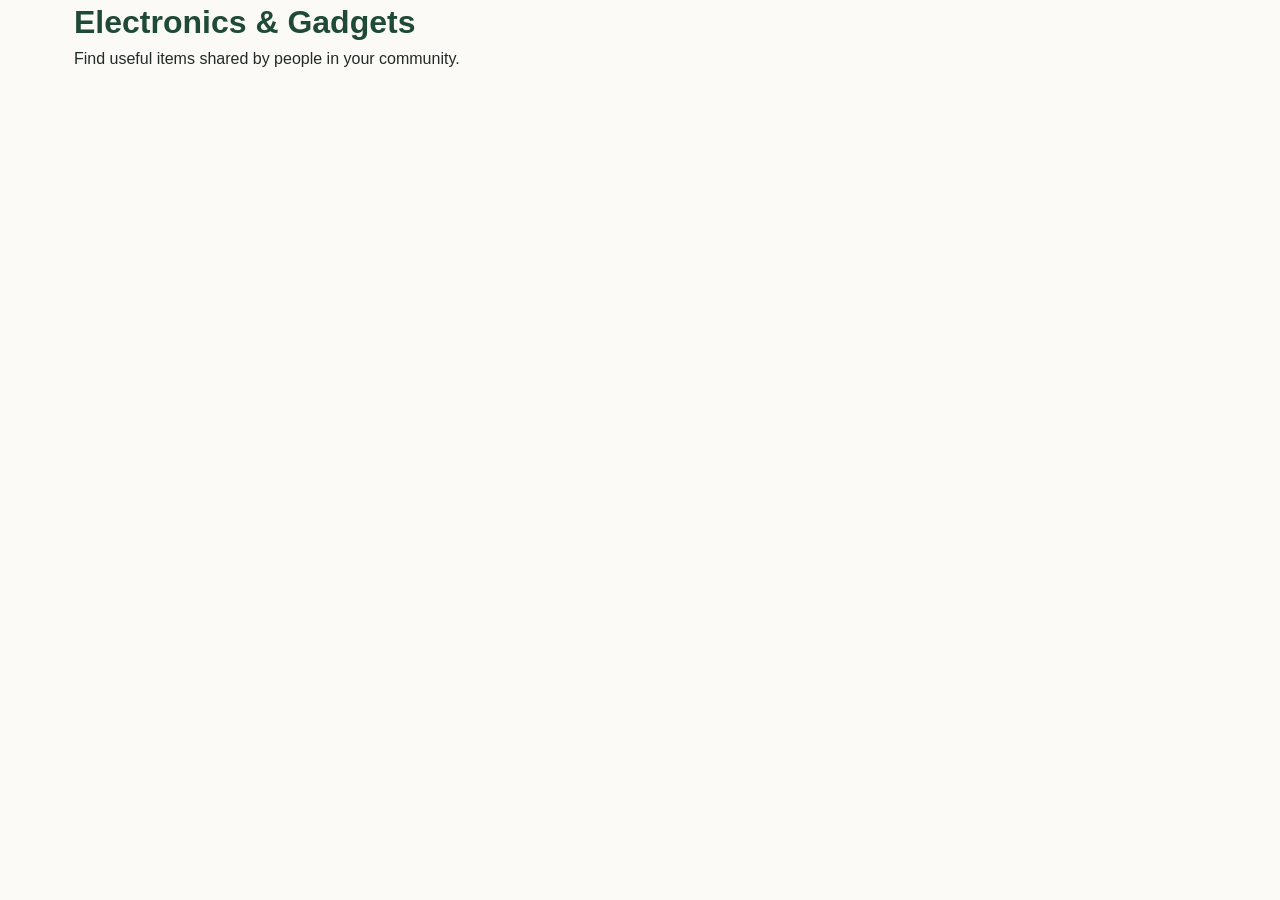
==== category.html @ c2243234 "final design" ====
<!DOCTYPE html>
<html lang="en">

<head>
    <meta charset="UTF-8">
    <meta name="viewport" content="width=device-width, initial-scale=1.0">

    <title>Category - Mottainai Connect</title>

    <!-- Main CSS -->
    <link rel="stylesheet" href="css/style.css">

    <!-- Product Card CSS -->
    <link rel="stylesheet" href="css/product-card.css">
</head>

<body>

    <!-- ===== Header ===== -->
    <header id="site-header"></header>


    <!-- ===== Category Page ===== -->
    <main class="category-page">

        <div class="container">

            <!-- Category title -->
            <div class="category-heading">
                <h1 id="category-title">
                    Electronics & Gadgets
                </h1>

                <p id="category-description">
                    Find useful items shared by people in your community.
                </p>
            </div>


            <!-- ===== Product Grid ===== -->
            <section class="category-products">

                <div class="product-grid" id="product-grid">
                    <!-- Products will be added by JavaScript -->
                </div>

            </section>

        </div>

    </main>


    <!-- ===== JavaScript ===== -->

    <!-- Header -->
    <script src="js/component.js"></script>

    <!-- Product data -->
    <script src="js/products.js"></script>

    <!-- Category page -->
    <script src="js/category.js"></script>

</body>
</html>
---- css/style.css ----
/* ==========================================================================
   Mottainai Connect ― メインスタイルシート
   設計思想:
   ・グリーン（信頼・エコ）＋ 柿色（persimmon / 温かみ）の2トーン配色
   ・見出しは丸みのあるゴシック体、本文は多言語対応フォント
   ・角丸やシャドウは「意味のある場所」だけに使い、統一感を出す
   ========================================================================== */

/* --------------------------------------------------------------------
   0. デザイントークン（色・フォント・余白をここで一括管理）
   -------------------------------------------------------------------- */
:root {
    /* 色 */
    --green-900: #1f4a38;
    --green-700: #2a6e4f;
    --green-600: #327d5a;
    --green-500: #3f9a70;
    --green-100: #e7f0e8;
    --green-50:  #f3f8f2;

    --kaki-600: #c1652f;   /* 柿色：あげる／CTA の差し色 */
    --kaki-700: #a34f22;

    --indigo-600: #445a99; /* もらう用の落ち着いた藍色 */
    --indigo-700: #35477a;

    --paper: #fbfaf6;      /* 背景（純白よりわずかに温かい） */
    --surface: #ffffff;
    --ink: #212b25;        /* 本文・見出し色（純黒を避ける） */
    --ink-soft: #5a685f;
    --line: #e1e8e0;

    /* フォント */
    --font-display: 'Zen Maru Gothic', 'Noto Sans JP', 'Noto Sans Bengali', 'Noto Sans Devanagari', 'Noto Sans SC', 'Noto Sans Tamil', 'Noto Sans Myanmar', 'Noto Sans KR', 'Noto Sans', sans-serif;
    --font-body: 'Noto Sans JP', 'Noto Sans Bengali', 'Noto Sans Devanagari', 'Noto Sans SC', 'Noto Sans Tamil', 'Noto Sans Myanmar', 'Noto Sans KR', 'Noto Sans', sans-serif;

    /* 余白・角丸 */
    --radius-sm: 8px;
    --radius-md: 14px;
    --radius-pill: 999px;
    --shadow-sm: 0 2px 8px rgba(31, 74, 56, 0.08);
    --shadow-md: 0 12px 28px rgba(31, 74, 56, 0.12);
    --section-space: 88px;
}

/* --------------------------------------------------------------------
   1. リセット & 基本設定
   -------------------------------------------------------------------- */
* { margin: 0; padding: 0; box-sizing: border-box; }

html { scroll-behavior: smooth; }

body {
    background-color: var(--paper);
    font-family: var(--font-body);
    color: var(--ink);
    line-height: 1.7;
    font-size: 16px;
    -webkit-font-smoothing: antialiased;
}

h1, h2, h3, h4 {
    font-family: var(--font-display);
    color: var(--green-900);
    line-height: 1.4;
    font-weight: 700;
}

a { color: inherit; text-decoration: none; }

img { max-width: 100%; display: block; }

button { font-family: inherit; }

/* ふりがな（ruby）の見た目調整 */
/* ruby { ruby-position: over; }
rt {
    font-size: 0.5em;
    color: inherit;
    opacity: 0.75;
    letter-spacing: 0.02em;
} */

/* キーボード操作時のフォーカスを見やすく */
a:focus-visible,
button:focus-visible,
input:focus-visible,
summary:focus-visible {
    outline: 3px solid var(--green-500);
    outline-offset: 2px;
}

/* 動きを減らす設定をしているユーザーへの配慮 */
@media (prefers-reduced-motion: reduce) {
    * { animation: none !important; transition: none !important; }
    html { scroll-behavior: auto; }
}

.container {
    width: 100%;
    max-width: 1180px;
    margin: 0 auto;
    padding: 0 24px;
}
.max-width-md { max-width: 720px; }

.section-title {
    font-size: clamp(1.5rem, 2.6vw, 2rem);
    text-align: center;
    margin-bottom: 40px;
}

/* --------------------------------------------------------------------
   2. ヘッダー
   -------------------------------------------------------------------- */
.main-header {
    background-color: var(--surface);
    border-bottom: 1px solid var(--line);
    position: sticky;
    top: 0;
    z-index: 100;
}

.header-container {
    width: 100%;
    display: flex;
    align-items: center;
    justify-content: space-between;
    gap: 24px;
    padding: 12px 16px 12px 10px;
}

.logo {
    display: flex;
    align-items: center;
    gap: 10px;
    font-family: var(--font-display);
    font-weight: 700;
    font-size: 1.25rem;
    color: #ffffff;
    flex-shrink: 0;
    margin: 0;
    padding-left: 0;
}
.logo-icon {
    display: inline-flex;
    align-items: center;
    justify-content: center;
    width: 38px;
    height: 38px;
    border-radius: 50%;
    background: var(--green-100);
    color: var(--green-700);
    font-size: 1.05rem;
}
.logo-text em { font-style: normal; color: var(--kaki-600); }

.main-nav {
    display: flex;
    align-items: center;
    gap: 28px;
    font-size: 0.95rem;
    font-weight: 500;
}
.main-nav a { color: var(--ink-soft); transition: color 0.15s; }
.main-nav a:hover { color: var(--green-700); }
.main-nav .nav-cta-give,
.main-nav .nav-cta-receive {
    padding: 8px 16px;
    border-radius: var(--radius-pill);
    font-weight: 700;
    color: #fff !important;
}
.main-nav .nav-cta-give { background: var(--kaki-600); }
.main-nav .nav-cta-give:hover { background: var(--kaki-700); }
.main-nav .nav-cta-receive { background: var(--indigo-600); }
.main-nav .nav-cta-receive:hover { background: var(--indigo-700); }

.header-right { display: flex; align-items: center; gap: 12px; }

.lang-buttons { display: flex; align-items: center; gap: 8px; }

.btn-lang {
    background-color: var(--green-50);
    color: var(--green-900);
    border: 1px solid var(--line);
    padding: 7px 14px;
    border-radius: var(--radius-pill);
    font-size: 0.85rem;
    font-weight: 600;
    cursor: pointer;
    transition: background-color 0.15s, color 0.15s;
    display: flex;
    align-items: center;
    gap: 6px;
}
.btn-lang:hover { background-color: var(--green-100); }
.btn-lang.active { background-color: var(--green-700); color: #fff; border-color: var(--green-700); }

.dropdown { position: relative; }
.dropdown-content {
    display: none;
    position: absolute;
    right: 0;
    top: calc(100% + 8px);
    background: var(--surface);
    min-width: 170px;
    max-height: 320px;
    overflow-y: auto;
    box-shadow: var(--shadow-md);
    border-radius: var(--radius-sm);
    border: 1px solid var(--line);
    z-index: 100;
}
.dropdown-content button {
    display: block;
    width: 100%;
    padding: 10px 16px;
    border: none;
    background: none;
    text-align: left;
    font-size: 0.875rem;
    color: var(--ink);
    cursor: pointer;
}
.dropdown-content button:hover { background: var(--green-50); color: var(--green-700); }
.dropdown:hover .dropdown-content,
.dropdown:focus-within .dropdown-content { display: block; }

.menu-toggle {
    display: none;
    border: none;
    background: none;
    font-size: 1.4rem;
    color: var(--green-900);
    cursor: pointer;
    padding: 4px 8px;
}

.mobile-nav {
    display: none;
    flex-direction: column;
    border-top: 1px solid var(--line);
    background: var(--surface);
}
.mobile-nav a {
    padding: 14px 24px;
    border-bottom: 1px solid var(--line);
    font-weight: 500;
    color: var(--ink);
}
.mobile-nav.open { display: flex; }

/* --------------------------------------------------------------------
   3. ヒーロー / 検索セクション
   -------------------------------------------------------------------- */
.hero-section {
    position: relative;
    overflow: hidden;
    background: linear-gradient(180deg, var(--green-50) 0%, var(--paper) 100%);
    padding: 64px 0 56px;
    border-bottom: 1px solid var(--line);
}

/* 有機的な「葉っぱ」型のシルエットで、リサイクル／循環のイメージを表現 */
.hero-shape {
    position: absolute;
    top: -120px;
    right: -140px;
    width: 480px;
    height: 480px;
    background: radial-gradient(circle at 30% 30%, var(--green-100), transparent 70%);
    border-radius: 42% 58% 65% 35% / 45% 40% 60% 55%;
    z-index: 0;
}

.hero-inner {
    position: relative;
    z-index: 1;
    text-align: center;
}

.hero-title {
    font-size: clamp(1.6rem, 4vw, 2.4rem);
    max-width: 720px;
    margin: 0 auto 16px;
}

.hero-subtitle {
    font-family: var(--font-body);
    font-weight: 400;
    color: var(--ink-soft);
    font-size: 1.05rem;
    max-width: 560px;
    margin: 0 auto 32px;
}

/* ---------- Search box (Amazon style) ---------- */

.sr-only {
    position: absolute; width: 1px; height: 1px; padding: 0; margin: -1px;
    overflow: hidden; clip: rect(0, 0, 0, 0); white-space: nowrap; border: 0;
}

.search-box {
    display: flex;
    align-items: center;

    width: 100%;
    max-width: 940px;
    margin: 0 auto;
    padding: 0;
    overflow: hidden;

    background: #fff;
    border: 2px solid var(--green-600);
    border-radius: var(--radius-pill);
    box-shadow: 0 2px 6px rgba(0, 0, 0, 0.25);

    transition: border-color 0.15s ease, box-shadow 0.15s ease;
}

.search-box:focus-within {
    border-color: var(--green-600);
    box-shadow: 0 0 0 3px var(--green-900);
}

.location-button {
    display: flex;
    align-items: center;
    justify-content: center;
    flex-shrink: 0;

    width: 56px;
    height: 48px;

    color: #555;
    background: #e6e6e6;
    border: none;
    border-right: 1px solid #cdcdcd;
    cursor: pointer;
    font-size: 1.1rem;

    transition: background-color 0.2s ease;
}

.location-button:hover { background: #d4d4d4; color: #111; }

.search-input {
    flex: 1;
    min-width: 0;
    height: 48px;
    padding: 0 14px;

    border: none;
    outline: none;
    background: #fff;

    color: #111;
    font-size: 1rem;
    font-family: inherit;
}
.search-input::placeholder { color: #767676; }

.btn-search {
    display: flex;
    align-items: center;
    justify-content: center;
    flex-shrink: 0;

    width: 56px;
    height: 48px;
    padding: 0;

    border: none;
    background: var(--green-500);
    color: #ffffff;
    font-size: 1.25rem;
    cursor: pointer;

    transition: background-color 0.2s ease;
}
.btn-search:hover { background: var(--green-600); }

.hero-stats {
    display: flex;
    justify-content: center;
    gap: 40px;
    margin-top: 44px;
    flex-wrap: wrap;
}
.hero-stat { display: flex; flex-direction: column; align-items: center; gap: 2px; }
.hero-stat-num { font-family: var(--font-display); font-size: 1.6rem; font-weight: 700; color: var(--green-800, var(--green-700)); }
.hero-stat-num .yen { font-size: 0.85rem; margin-left: 2px; }
.hero-stat-label { font-size: 0.8rem; color: var(--ink-soft); }

/* --------------------------------------------------------------------
   Category section
   -------------------------------------------------------------------- */
.category-section { background: var(--surface); }

.cat-tabs {
    display: flex;
    justify-content: center;
    gap: 36px;
    padding: 18px 24px;
    border-bottom: 1px solid var(--line);
    overflow-x: auto;          /* mobile e scroll hobe */
    white-space: nowrap;
}
.cat-tabs a { color: var(--ink-soft); font-size: 1.1rem; }
.cat-tabs a:hover { color: var(--green-700); }

.cat-grid {
    display: grid;
    grid-template-columns: repeat(2, 1fr);
    gap: 16px;
    padding-top: 28px;
    padding-bottom: 28px;
}
.cat-card {
    display: flex;
    flex-direction: column;
    border: 2px solid var(--ink);
    border-radius: var(--radius-md);
    overflow: hidden;
    background: var(--surface);
    transition: border-color 0.15s, box-shadow 0.15s;
}
.cat-card:hover { border-color: var(--neon); box-shadow: var(--shadow-md); }
.cat-title {
    padding: 16px;
    text-align: center;
    background: #f4f4f4;
    color: var(--ink);
}
.cat-card img { width: 100%; aspect-ratio: 4 / 3; object-fit: cover; }

@media (min-width: 720px) { .cat-grid { grid-template-columns: repeat(3, 1fr); } }
@media (min-width: 980px) { .cat-grid { grid-template-columns: repeat(4, 1fr); } }

/* --------------------------------------------------------------------
   4. あげる／もらう アクションカード
   -------------------------------------------------------------------- */
.action-section { padding: var(--section-space) 0 16px; }

.action-grid {
    display: grid;
    grid-template-columns: 1fr;
    gap: 20px;
    max-width: 900px;
    margin: 0 auto;
}
@media (min-width: 720px) {
    .action-grid { grid-template-columns: repeat(2, 1fr); }
}

.btn-action {
    display: flex;
    align-items: center;
    gap: 18px;
    padding: 28px;
    border-radius: var(--radius-md);
    background: var(--surface);
    border: 1px solid var(--line);
    box-shadow: var(--shadow-sm);
    color: var(--ink);
    transition: transform 0.18s ease, box-shadow 0.18s ease, border-color 0.18s ease;
}
.btn-action:hover { transform: translateY(-3px); box-shadow: var(--shadow-md); }

.btn-give:hover { border-color: var(--kaki-600); }
.btn-receive:hover { border-color: var(--indigo-600); }

.action-icon {
    flex-shrink: 0;
    width: 60px;
    height: 60px;
    border-radius: 50%;
    display: flex;
    align-items: center;
    justify-content: center;
    font-size: 1.5rem;
    color: #fff;
}
.btn-give .action-icon { background: var(--kaki-600); }
.btn-receive .action-icon { background: var(--indigo-600); }

.action-body { display: flex; flex-direction: column; gap: 4px; flex: 1; }
.action-text { font-size: 1.15rem; font-weight: 700; color: var(--green-900); }
.action-desc { font-size: 0.85rem; color: var(--ink-soft); }
.action-arrow { color: var(--ink-soft); transition: transform 0.18s; }
.btn-action:hover .action-arrow { transform: translateX(4px); color: var(--green-700); }

/* --------------------------------------------------------------------
   5. 使い方セクション（①→②→③）
   -------------------------------------------------------------------- */
.how-section { padding: var(--section-space) 0; background: var(--green-50); }

.how-grid {
    display: flex;
    align-items: stretch;
    justify-content: center;
    gap: 12px;
    flex-wrap: wrap;
}
.how-step {
    background: var(--surface);
    border: 1px solid var(--line);
    border-radius: var(--radius-md);
    padding: 28px 22px;
    width: 240px;
    text-align: center;
    position: relative;
}
.how-num {
    position: absolute;
    top: -14px;
    left: 50%;
    transform: translateX(-50%);
    background: var(--green-700);
    color: #fff;
    width: 28px;
    height: 28px;
    border-radius: 50%;
    font-size: 0.85rem;
    font-weight: 700;
    display: flex;
    align-items: center;
    justify-content: center;
}
.how-icon { font-size: 1.8rem; color: var(--green-600); margin: 10px 0 14px; }
.how-step h3 { font-size: 1.05rem; margin-bottom: 8px; }
.how-step p { font-size: 0.88rem; color: var(--ink-soft); }
.how-connector { display: flex; align-items: center; color: var(--line); font-size: 1.2rem; }

@media (max-width: 720px) {
    .how-grid { flex-direction: column; align-items: center; }
    .how-connector { transform: rotate(90deg); margin: -4px 0; }
}

/* --------------------------------------------------------------------
   6. 近くのアイテム（商品カード）
   -------------------------------------------------------------------- */
.products-section { padding: var(--section-space) 0; }

.section-heading {
    font-size: 1.2rem;
    color: var(--green-900);
    margin-bottom: 26px;
    display: flex;
    align-items: center;
    gap: 8px;
}
.pin-icon { color: var(--kaki-600); }

.products-grid {
    display: grid;
    grid-template-columns: 1fr;
    gap: 24px;
}
@media (min-width: 620px) { .products-grid { grid-template-columns: repeat(2, 1fr); } }
@media (min-width: 980px) { .products-grid { grid-template-columns: repeat(3, 1fr); } }

.product-card {
    background: var(--surface);
    border: 1px solid var(--line);
    border-radius: var(--radius-md);
    overflow: hidden;
    display: flex;
    flex-direction: column;
    transition: box-shadow 0.18s ease, transform 0.18s ease;
}
.product-card:hover { box-shadow: var(--shadow-md); transform: translateY(-2px); }

.card-image-box { position: relative; overflow: hidden; aspect-ratio: 4 / 3; }
.product-image { width: 100%; height: 100%; object-fit: cover; transition: transform 0.35s ease; }
.product-card:hover .product-image { transform: scale(1.06); }

.badge {
    position: absolute;
    top: 10px;
    left: 10px;
    font-size: 0.72rem;
    font-weight: 700;
    padding: 5px 12px;
    border-radius: var(--radius-pill);
    color: #fff;
}
.badge-free { background-color: var(--green-600); }
.badge-price { background-color: var(--kaki-600); }

.card-body { padding: 18px; display: flex; flex-direction: column; gap: 14px; flex: 1; }
.product-title { font-size: 1.05rem; color: var(--ink); }
.product-meta { font-size: 0.85rem; color: var(--ink-soft); }

.card-footer {
    border-top: 1px solid var(--line);
    padding-top: 14px;
    display: flex;
    align-items: center;
    justify-content: space-between;
    gap: 8px;
    margin-top: auto;
}
.volunteer-badge {
    font-size: 0.72rem;
    background: var(--green-50);
    color: var(--green-700);
    padding: 5px 10px;
    border-radius: var(--radius-sm);
    font-weight: 600;
    white-space: nowrap;
}
.btn-take {
    background: var(--green-700);
    color: #fff;
    border: none;
    padding: 9px 18px;
    border-radius: var(--radius-pill);
    font-size: 0.85rem;
    font-weight: 700;
    cursor: pointer;
    transition: background-color 0.15s;
}
.btn-take:hover { background: var(--green-900); }

/* --------------------------------------------------------------------
   7. ボランティアセクション
   -------------------------------------------------------------------- */
.volunteer-section {
    background: var(--indigo-700);
    color: #fff;
    padding: var(--section-space) 0;
}
.volunteer-inner {
    display: flex;
    align-items: center;
    gap: 40px;
    flex-wrap: wrap;
}
.volunteer-icon {
    flex-shrink: 0;
    width: 96px;
    height: 96px;
    border-radius: 50%;
    background: rgba(255,255,255,0.12);
    display: flex;
    align-items: center;
    justify-content: center;
    font-size: 2.4rem;
}
.volunteer-text { flex: 1; min-width: 260px; }
.volunteer-text h2 { color: #fff; font-size: 1.5rem; margin-bottom: 12px; }
.volunteer-text p { color: rgba(255,255,255,0.88); margin-bottom: 10px; max-width: 560px; }
.volunteer-bonus { font-weight: 600; display: flex; align-items: center; gap: 8px; color: #ffe9d6 !important; }
.btn-cta-volunteer {
    margin-top: 18px;
    background: var(--kaki-600);
    color: #fff;
    border: none;
    padding: 13px 28px;
    border-radius: var(--radius-pill);
    font-weight: 700;
    font-size: 0.95rem;
    cursor: pointer;
    transition: background-color 0.15s;
}
.btn-cta-volunteer:hover { background: var(--kaki-700); }

/* --------------------------------------------------------------------
   8. Mottainai Connectとは？ / 統計
   -------------------------------------------------------------------- */
.about-section { padding: var(--section-space) 0; text-align: center; }
.about-body {
    max-width: 680px;
    margin: 0 auto 48px;
    color: var(--ink-soft);
    font-size: 1rem;
}

.stats-grid {
    display: grid;
    grid-template-columns: 1fr;
    gap: 20px;
    max-width: 820px;
    margin: 0 auto;
}
@media (min-width: 680px) { .stats-grid { grid-template-columns: repeat(3, 1fr); } }

.stat-card {
    background: var(--green-50);
    border-radius: var(--radius-md);
    padding: 30px 20px;
    display: flex;
    flex-direction: column;
    align-items: center;
    gap: 8px;
}
.stat-icon { font-size: 1.6rem; color: var(--green-600); margin-bottom: 4px; }
.stat-num { font-family: var(--font-display); font-size: 1.7rem; font-weight: 700; color: var(--green-900); }
.stat-label { font-size: 0.85rem; color: var(--ink-soft); }

/* --------------------------------------------------------------------
   9. 安全ガイドライン
   -------------------------------------------------------------------- */
.safety-section { padding: var(--section-space) 0; background: var(--green-50); }
.safety-grid {
    display: grid;
    grid-template-columns: 1fr;
    gap: 18px;
    max-width: 900px;
    margin: 0 auto;
}
@media (min-width: 680px) { .safety-grid { grid-template-columns: repeat(2, 1fr); } }
.safety-item {
    display: flex;
    align-items: flex-start;
    gap: 16px;
    background: var(--surface);
    border: 1px solid var(--line);
    border-radius: var(--radius-md);
    padding: 20px;
}
.safety-item i { color: var(--green-600); font-size: 1.2rem; margin-top: 2px; }
.safety-item p { font-size: 0.9rem; color: var(--ink-soft); }

/* --------------------------------------------------------------------
   10. FAQ
   -------------------------------------------------------------------- */
.faq-section { padding: var(--section-space) 0; }
.faq-item {
    border-bottom: 1px solid var(--line);
    padding: 18px 4px;
}
.faq-item summary {
    cursor: pointer;
    font-weight: 700;
    color: var(--green-900);
    list-style: none;
    display: flex;
    align-items: center;
    justify-content: space-between;
}
.faq-item summary::-webkit-details-marker { display: none; }
.faq-item summary::after {
    content: "\002B";
    font-size: 1.3rem;
    color: var(--green-600);
    transition: transform 0.15s;
}
.faq-item[open] summary::after { content: "\2212"; }
.faq-item p { margin-top: 12px; color: var(--ink-soft); font-size: 0.92rem; }

/* --------------------------------------------------------------------
   11. 最終CTA
   -------------------------------------------------------------------- */
.final-cta-section {
    background: var(--green-900);
    color: #fff;
    padding: var(--section-space) 0;
    text-align: center;
}
.final-cta-inner h2 { color: #fff; font-size: clamp(1.4rem, 3vw, 1.9rem); margin-bottom: 14px; }
.final-cta-inner p { color: rgba(255,255,255,0.82); max-width: 520px; margin: 0 auto 32px; }
.final-cta-buttons {
    display: flex;
    justify-content: center;
    gap: 16px;
    flex-wrap: wrap;
}
.btn-cta-solid, .btn-cta-outline {
    padding: 13px 28px;
    border-radius: var(--radius-pill);
    font-weight: 700;
    font-size: 0.95rem;
    transition: transform 0.15s, background-color 0.15s;
}
.btn-cta-solid { background: var(--kaki-600); color: #fff; }
.btn-cta-solid:hover { background: var(--kaki-700); }
.btn-cta-outline { border: 1.5px solid rgba(255,255,255,0.5); color: #fff; }
.btn-cta-outline:hover { border-color: #fff; transform: translateY(-2px); }

/* --------------------------------------------------------------------
   12. フッター
   -------------------------------------------------------------------- */
.site-footer { background: var(--surface); border-top: 1px solid var(--line); padding-top: 48px; }
.footer-grid {
    display: grid;
    grid-template-columns: 1fr;
    gap: 32px;
    padding-bottom: 32px;
}
@media (min-width: 720px) { .footer-grid { grid-template-columns: 2fr 1fr 1fr; } }
.footer-brand { display: flex; flex-direction: column; gap: 10px; }
.footer-brand .logo-text { font-family: var(--font-display); font-weight: 700; color: var(--green-900); }
.footer-brand p { color: var(--ink-soft); font-size: 0.88rem; max-width: 320px; }
.footer-links, .footer-contact { display: flex; flex-direction: column; gap: 10px; }
.footer-links h4, .footer-contact h4 { font-size: 0.95rem; color: var(--green-900); margin-bottom: 4px; }
.footer-links a { color: var(--ink-soft); font-size: 0.88rem; }
.footer-links a:hover { color: var(--green-700); }
.footer-contact p { color: var(--ink-soft); font-size: 0.88rem; }
.footer-bottom {
    border-top: 1px solid var(--line);
    text-align: center;
    padding: 18px 0;
    font-size: 0.8rem;
    color: var(--ink-soft);
}

/* --------------------------------------------------------------------
   13. モバイル対応（スマートフォン）
   -------------------------------------------------------------------- */
@media (max-width: 900px) {
    .main-nav { display: none; }
    .menu-toggle { display: inline-flex; align-items: center; }
}

@media (max-width: 480px) {
    .container { padding: 0 18px; }
    :root { --section-space: 60px; }
    .search-input { font-size: 0.95rem; }
    .hero-stats { gap: 24px; }
    .volunteer-inner { text-align: center; justify-content: center; }
    .volunteer-icon { margin: 0 auto; }
}

/* ============================================================
   10. Shared form system
   ------------------------------------------------------------
   Give / Receive / Login / Signup all use the same visual language.
   ============================================================ */
.form-body { min-height: 100vh; background: linear-gradient(180deg, var(--green-50), var(--paper)); }
.form-page { min-height: calc(100vh - 73px); padding: 56px 20px 80px; }
.form-card { width: min(100%, 680px); margin: 0 auto; background: var(--surface); border: 1px solid var(--line); border-radius: 22px; box-shadow: var(--shadow-md); padding: 36px; position: relative; overflow: hidden; }
.form-card::before { content:""; position:absolute; inset:0 0 auto; height:5px; background: linear-gradient(90deg,var(--kaki-600),var(--green-600),var(--indigo-600)); }
.form-heading-icon { width:58px;height:58px;margin:4px auto 14px;border-radius:18px;background:var(--green-100);color:var(--green-700);display:grid;place-items:center;font-size:1.35rem; }
.eyebrow { text-align:center; color:var(--green-700); font-size:.82rem; font-weight:800; letter-spacing:.08em; text-transform:uppercase; margin-bottom:5px; }
.form-title { text-align:center; margin-bottom:10px; font-size:clamp(1.5rem,3vw,2rem); }
.form-intro { text-align:center; color:var(--ink-soft); max-width:560px; margin:0 auto 28px; font-size:.94rem; }
.back-home { display:inline-flex;align-items:center;gap:7px;color:var(--green-700);font-weight:700;font-size:.88rem;margin-bottom:24px; }
.back-home:hover { color:var(--green-900); }
.form-group { margin-bottom:20px; }
.form-group label { display:block; margin-bottom:7px; font-weight:700; color:var(--ink); font-size:.9rem; }
.form-group input,.form-group select,.form-group textarea { width:100%; padding:13px 14px; border:1px solid var(--line); border-radius:12px; outline:none; background:#fff; color:var(--ink); font:inherit; transition:.18s; }
.form-group input:focus,.form-group select:focus,.form-group textarea:focus { border-color:var(--green-500); box-shadow:0 0 0 4px var(--green-100); }
.form-group textarea { resize:vertical; min-height:110px; }
.form-row { display:grid;grid-template-columns:1fr 1fr;gap:16px; }
.upload-box { position:relative;border:2px dashed #b8c9bd;padding:30px 20px;text-align:center;border-radius:14px;background:var(--green-50);cursor:pointer;transition:.18s; }
.upload-box:hover { border-color:var(--green-600); transform:translateY(-1px); }
.upload-box input[type=file] { position:absolute;inset:0;width:100%;height:100%;opacity:0;cursor:pointer; }
.upload-box i { display:block;font-size:2rem;color:var(--green-600);margin-bottom:8px; }
.upload-box span { color:var(--ink-soft);font-weight:600;font-size:.9rem; }
.photo-count,.photo-error { font-size:.82rem;margin-top:7px; }
.photo-error { color:var(--kaki-700);min-height:1.2em; }
.btn-submit { width:100%;padding:14px 18px;border:0;border-radius:999px;background:linear-gradient(135deg,var(--green-700),var(--green-600));color:#fff;font:inherit;font-weight:800;cursor:pointer;box-shadow:var(--shadow-sm);transition:.18s; }
.btn-submit:hover { transform:translateY(-2px);box-shadow:var(--shadow-md); }
.form-message { display:none;padding:11px 13px;border-radius:11px;background:#fdf1ea;border:1px solid #f2d3bd;color:var(--kaki-700);font-size:.86rem;margin:0 0 15px;text-align:center; }
.form-message.show { display:block; }
.form-message.success { background:var(--green-50);border-color:#bcd9c5;color:var(--green-700); }

/* Better mobile navigation shared by every page. */
@media (max-width: 980px) { .main-nav { display:none; } .header-container { padding:12px 18px; } .menu-toggle { display:block; } .header-right { gap:8px; } }
@media (max-width: 620px) { .header-container { gap:10px; } .logo-text { font-size:1rem; } .lang-buttons { display:none; } .form-page { padding:32px 14px 60px; } .form-card { padding:28px 20px; border-radius:18px; } .form-row { grid-template-columns:1fr;gap:0; } }

.header-logout{border:1px solid var(--line);background:#fff;color:var(--ink-soft);border-radius:999px;padding:7px 12px;font:inherit;font-size:.82rem;font-weight:700;cursor:pointer;transition:.18s}.header-logout:hover{border-color:var(--kaki-600);color:var(--kaki-700);}
@media(max-width:620px){.header-logout{display:none;}}
/* Give page places its card directly under the shared header. */
.form-body > .form-card { margin: 40px auto 70px; }

/* ====================================================================
   DARK THEME OVERRIDE — black nav bar + dark green hero (vectorelements style)
   Ei block ta file er ekdom shesh e thakte hobe, tahole ager style gulo override hobe.
   ==================================================================== */
:root {
    --neon: #6fdc3a;
    --neon-deep: #4cb82a;
    --navy-900: #040b16;
    --navy-800: #081a2c;
}

/* ---------- Nav bar (kalo) ---------- */
.main-header { background-color: #000; border-bottom: none; }
.logo { color: #fff; }
.logo-icon { background: rgba(111, 220, 58, 0.16); color: var(--neon); }
.logo-text em { color: var(--neon); }
.main-nav a { color: rgba(255, 255, 255, 0.88); }
.main-nav a:hover { color: var(--neon); }
.btn-lang {
    background: transparent;
    color: #fff;
    border: 1px solid rgba(255, 255, 255, 0.35);
}
.btn-lang:hover { background: rgba(255, 255, 255, 0.12); }
.btn-lang.active { background: var(--neon); color: #05210a; border-color: var(--neon); }
.header-logout {
    background: transparent;
    color: #fff;
    border: 1px solid rgba(255, 255, 255, 0.45);
    border-radius: 8px;
}
.header-logout:hover { border-color: var(--neon); color: var(--neon); }
.menu-toggle { color: #fff; }
.mobile-nav { background: #0a0a0a; border-top: 1px solid rgba(255, 255, 255, 0.12); }
.mobile-nav a { color: #fff; border-bottom-color: rgba(255, 255, 255, 0.1); }

/* ---------- Hero (dark navy + green glow) ---------- */
.hero-section {
    background:
        radial-gradient(ellipse at 50% 120%, rgba(60, 150, 40, 0.28), transparent 60%),
        linear-gradient(180deg, var(--navy-800) 0%, var(--navy-900) 100%);
    padding: 96px 0 84px;
    min-height: 480px;
    border-bottom: none;
}

/* Bam dike: glowing green circle */
.hero-section::before {
    content: "";
    position: absolute;
    left: -140px;
    top: 34%;
    width: 460px;
    height: 460px;
    border-radius: 50%;
    background: radial-gradient(circle at 30% 30%, rgba(120, 230, 70, 0.55), rgba(40, 120, 30, 0.35) 55%, transparent 75%);
    border: 1px solid rgba(190, 255, 160, 0.35);
    box-shadow: 0 0 80px rgba(80, 200, 50, 0.25);
    z-index: 0;
}
/* Bam dike: dot grid */
.hero-section::after {
    content: "";
    position: absolute;
    left: 42px;
    bottom: 70px;
    width: 130px;
    height: 150px;
    background-image: radial-gradient(circle, rgba(200, 255, 150, 0.85) 1.5px, transparent 2px);
    background-size: 26px 26px;
    z-index: 0;
}
/* Dan dike: boro sphere */
.hero-shape {
    top: 30px;
    right: -130px;
    width: 460px;
    height: 460px;
    border-radius: 50%;
    background: radial-gradient(circle at 35% 30%, #58c23a 0%, #1f7a1c 45%, #062a10 100%);
    box-shadow: 0 0 90px rgba(80, 200, 50, 0.3);
}
/* Dan dike: choto sphere */
.hero-shape::before {
    content: "";
    position: absolute;
    left: -110px;
    bottom: -30px;
    width: 92px;
    height: 92px;
    border-radius: 50%;
    background: radial-gradient(circle at 35% 30%, #4fb832, #14561a 60%, #041c0a 100%);
    box-shadow: 0 0 30px rgba(80, 200, 50, 0.3);
}

.hero-title {
    color: #fff;
    max-width: 980px;
    font-weight: 900;
    font-size: clamp(1.7rem, 4.2vw, 2.9rem);
    letter-spacing: -0.01em;
}
.hero-subtitle { color: #fff; font-size: 1.15rem; max-width: 680px; margin-bottom: 44px; }

.location-icon { color: #6b6b6b; margin-left: 14px; margin-right: 10px; }

.hero-stat-num { color: var(--neon); }
.hero-stat-label { color: rgba(255, 255, 255, 0.8); }

@media (max-width: 720px) {
    .hero-section { padding: 64px 0 56px; }
    .hero-section::before { width: 300px; height: 300px; left: -150px; opacity: 0.7; }
    .hero-section::after { display: none; }
    .hero-shape { width: 300px; height: 300px; right: -150px; opacity: 0.8; }
    .hero-shape::before { display: none; }
    .location-button, .btn-search { width: 48px; }
}
---- css/product-card.css ----
.products-section {
    width: 100%;
    padding: 20px 20px;
}
.product-grid {
    width: 100%;
    margin: 0;
    display: grid;
    grid-template-columns: repeat(5, 1fr);
    gap: 18px;
}

.product-card {
    display: block;
    overflow: hidden;

    background: #fff;
    border: 1px solid var(--line);
    border-radius: 16px;

    text-decoration: none;
    color: var(--text);

    transition: 0.2s ease;
}

.product-card:hover {
    transform: translateY(-3px);
    box-shadow: 0 8px 20px rgba(0, 0, 0, 0.08);
}

.product-image {
    width: 100%;
    aspect-ratio: 1 / 1;
    overflow: hidden;
}

.product-image img {
    width: 100%;
    height: 100%;
    object-fit: cover;
}

.product-info {
    padding: 14px;
}

.product-info h3 {
    margin: 0 0 8px;
    font-size: 1rem;
}

.product-price {
    margin: 0 0 8px;
    font-size: 1.05rem;
    font-weight: 700;
}

.product-condition {
    font-size: 0.85rem;
}

@media (max-width: 1000px) {
    .product-grid {
        grid-template-columns: repeat(3, 1fr);
    }
}

@media (max-width: 768px) {
    .product-grid {
        grid-template-columns: repeat(2, 1fr);
        gap: 12px;
    }
}
@media (max-width: 480px) {
    .product-grid {
        grid-template-columns: 1fr;
    }
}
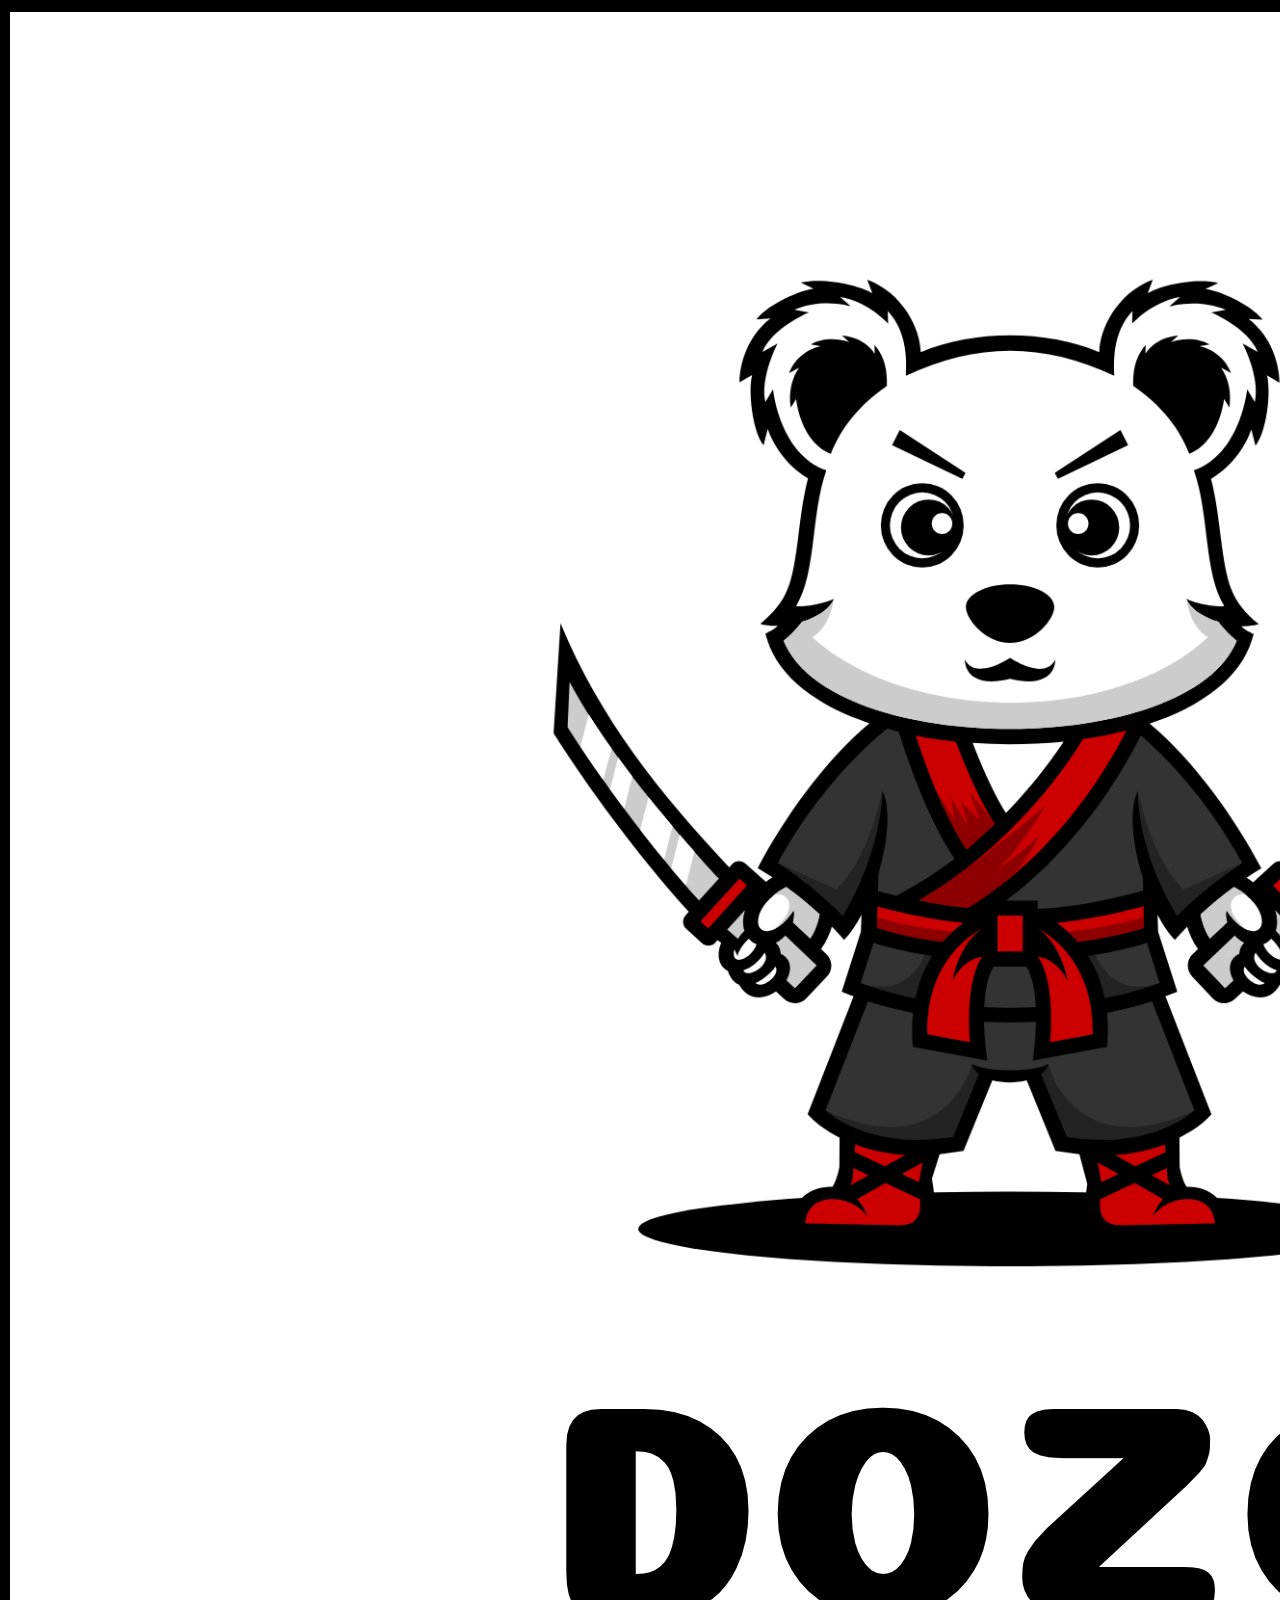
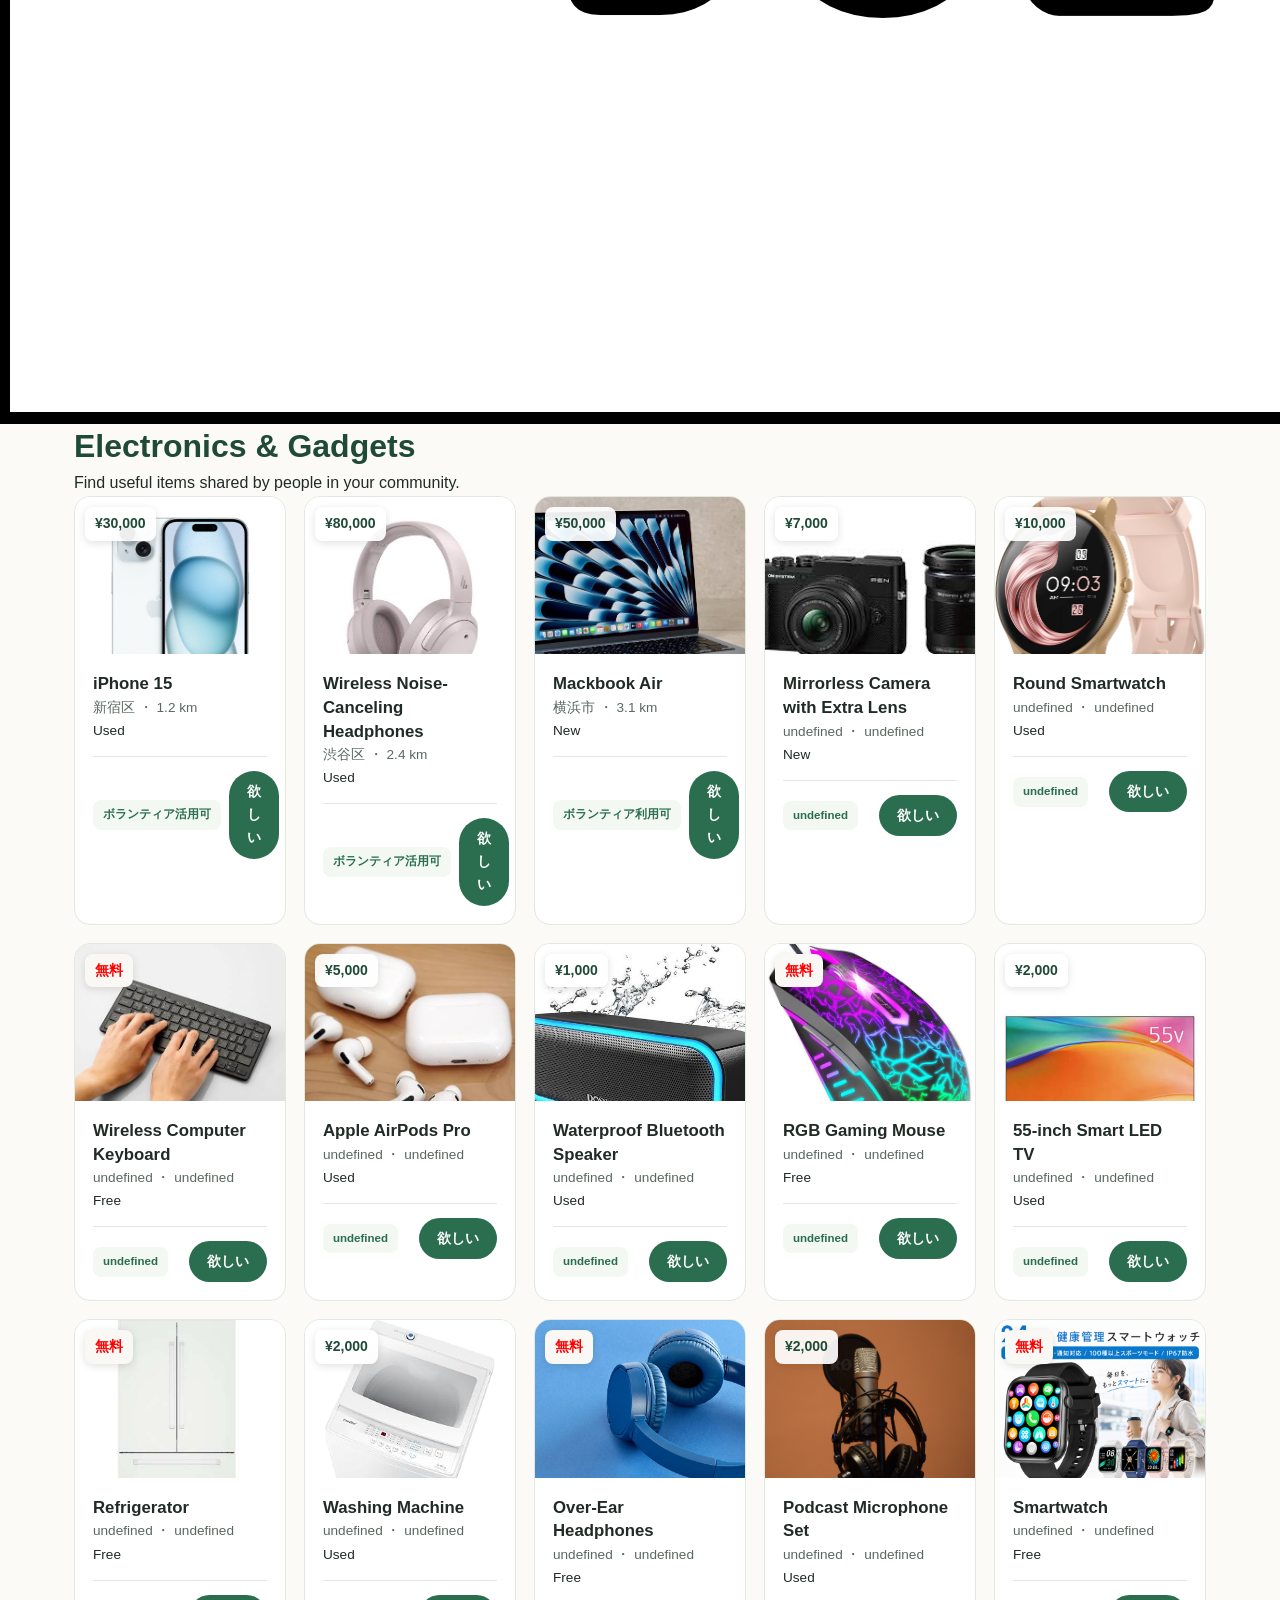
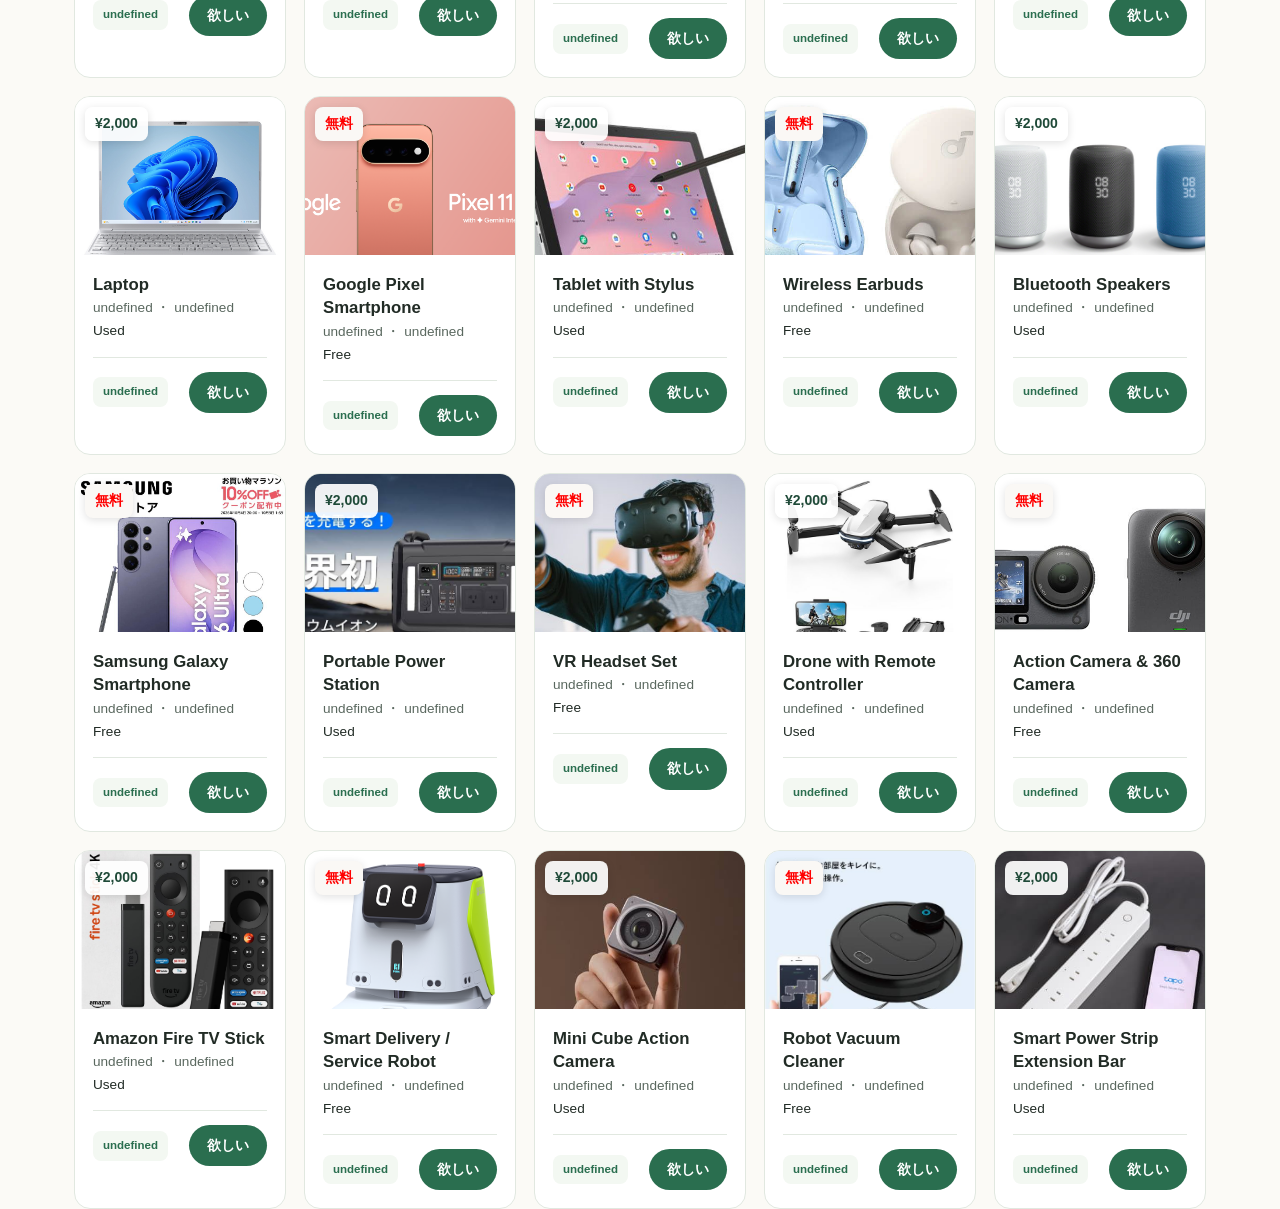
==== commit b0ac9640: "code update and new code added" ====
--- a/category.html
+++ b/category.html
@@ -51,16 +51,28 @@
     </main>
 
 
-    <!-- ===== JavaScript ===== -->
+<!-- Shared Scripts -->
+<script src="js/lang.js"></script>
+<script src="js/storage.js"></script>
+<script src="js/components.js"></script>
 
-    <!-- Header -->
-    <script src="js/component.js"></script>
+<!-- Product Data -->
+<script src="js/products/electronics.js"></script>
+<script src="js/products/clothing.js"></script>
+<script src="js/products/books.js"></script>
+<script src="js/products/household.js"></script>
+<script src="js/products/toys.js"></script>
+<script src="js/products/furniture.js"></script>
+<script src="js/products/bedding.js"></script>
+<script src="js/products/sports.js"></script>
+<script src="js/products/hobby.js"></script>
+<script src="js/products/indoor.js"></script>
 
-    <!-- Product data -->
-    <script src="js/products.js"></script>
+<!-- Product Card Function (NEW) -->
+<script src="js/product-card.js"></script>
 
-    <!-- Category page -->
-    <script src="js/category.js"></script>
+<!-- Category Page -->
+<script src="js/category.js"></script>
 
 </body>
 </html>
--- a/css/product-card.css
+++ b/css/product-card.css
@@ -1,7 +1,8 @@
 .products-section {
     width: 100%;
-    padding: 20px 20px;
+    padding: 10px 20px;
 }
+
 .product-grid {
     width: 100%;
     margin: 0;
@@ -32,13 +33,9 @@
 .product-image {
     width: 100%;
     aspect-ratio: 1 / 1;
-    overflow: hidden;
-}
+    object-fit: cover;
+    display: block;
 
-.product-image img {
-    width: 100%;
-    height: 100%;
-    object-fit: cover;
 }
 
 .product-info {
@@ -50,15 +47,62 @@
     font-size: 1rem;
 }
 
-.product-price {
-    margin: 0 0 8px;
-    font-size: 1.05rem;
-    font-weight: 700;
-}
-
 .product-condition {
     font-size: 0.85rem;
 }
+
+.badge {
+    display: inline-block;
+    padding: 5px 10px;
+
+    background: rgba(255, 255, 255, 0.92);
+    color: #1f4a38;
+
+    font-size: 14px;
+    font-weight: 700;
+
+    border-radius: 8px;
+
+    box-shadow: 0 2px 8px rgba(0, 0, 0, 0.12);
+}
+
+.badge-free {
+    background: #FAF8F5;
+    color: red;
+}
+
+/* Product Image Click */
+
+.card-image-box {
+    position: relative;
+}
+
+.product-image-link {
+    display: block;
+    cursor: pointer;
+    text-decoration: none;
+}
+
+.product-image-link:hover .product-image {
+    transform: scale(1.04);
+}
+
+.product-image {
+    transition: transform 0.3s ease;
+}
+
+.card-image-box {
+    overflow: hidden;
+}
+
+.card-image-box .badge {
+    position: absolute;
+    top: 10px;
+    left: 10px;
+    pointer-events: none;
+}
+
+
 
 @media (max-width: 1000px) {
     .product-grid {
